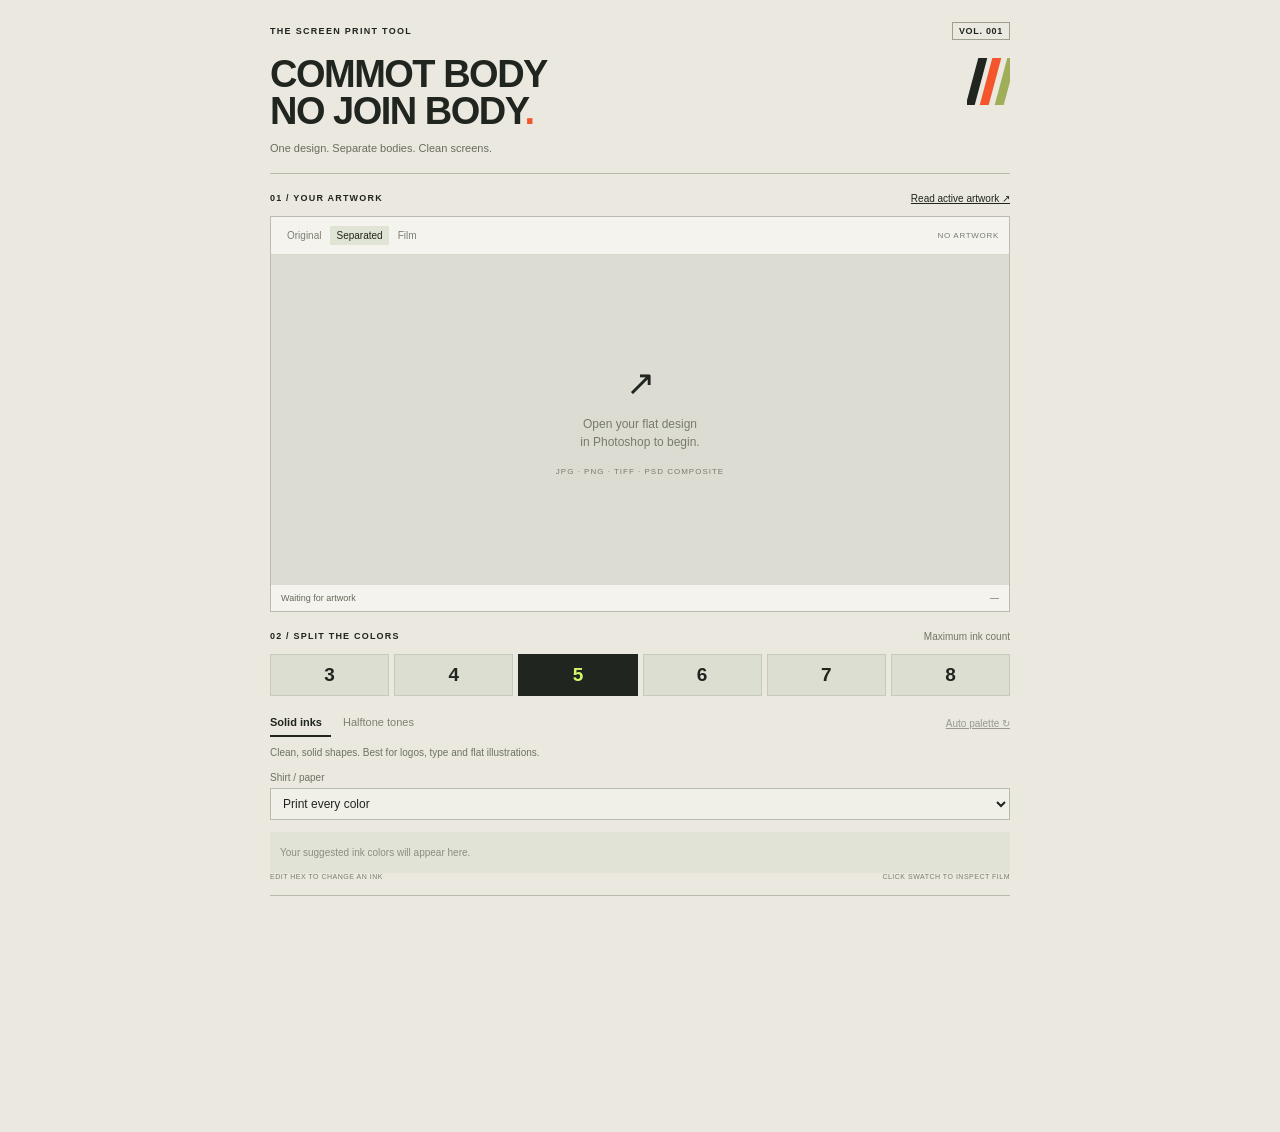
==== plugin/index.html @ b9f51e83 "Add COMMOT BODY NO JOIN BODY Photoshop separation plugin" ====
<!DOCTYPE html>
<html>
<head><meta charset="utf-8"><title>COMMOT BODY NO JOIN BODY</title><link rel="stylesheet" href="styles.css"></head>
<body>
<main class="panel">
  <header class="brand">
    <div class="eyebrow"><span>THE SCREEN PRINT TOOL</span><span class="edition">VOL. 001</span></div>
    <div class="brandline"><h1>COMMOT BODY<br>NO JOIN BODY<span class="period">.</span></h1><div class="mark"><div></div><div></div><div></div></div></div>
    <p class="tagline">One design. Separate bodies. Clean screens.</p>
  </header>
  <div id="demoNote" class="demo-note" style="display:none">INTERACTIVE PREVIEW · OUTPUTS RUN IN PHOTOSHOP</div>
  <section class="source-section">
    <div class="section-heading"><span class="section-label">01 / YOUR ARTWORK</span><button id="readArtwork" class="text-button" title="Read the visible composite of the active Photoshop document">Read active artwork ↗</button></div>
    <div class="preview-card">
      <div class="preview-toolbar"><div class="tabs"><button id="viewOriginal" class="tab">Original</button><button id="viewSeparated" class="tab active">Separated</button><button id="viewFilm" class="tab">Film</button></div><span id="previewBadge" class="preview-badge">NO ARTWORK</span></div>
      <div id="previewStage" class="preview-stage"><img id="previewImage" alt="Artwork separation preview" style="display:none"><div id="emptyState" class="empty-state"><div class="empty-symbol">↗</div><p>Open your flat design<br>in Photoshop to begin.</p><span>JPG · PNG · TIFF · PSD COMPOSITE</span></div></div>
      <div class="preview-footer"><span id="sourceName">Waiting for artwork</span><span id="sourceSize">—</span></div>
    </div>
  </section>
  <section class="controls-section">
    <div class="section-heading"><span class="section-label">02 / SPLIT THE COLORS</span><span id="inkSummary" class="subtle">Maximum ink count</span></div>
    <div id="inkButtons" class="ink-counts" role="group" aria-label="Maximum ink colors"><button id="count3">3</button><button id="count4">4</button><button id="count5" class="active">5</button><button id="count6">6</button><button id="count7">7</button><button id="count8">8</button></div>
    <div class="mode-row"><div class="mode-buttons"><button id="modeSolid" class="active">Solid inks</button><button id="modeHalftone">Halftone tones</button></div><button id="resetPalette" class="text-button" disabled>Auto palette ↻</button></div>
    <p id="modeHint" class="hint">Clean, solid shapes. Best for logos, type and flat illustrations.</p>
    <div id="halftoneSettings" class="halftone-settings" style="display:none"><label>Lines / inch<input id="lpi" type="number" min="10" max="120" value="45"></label><label>Angle °<input id="angle" type="number" min="0" max="90" value="22.5" step="0.5"></label><div class="setting-note">Uses source DPI.<br>Export at final print size.</div></div>
    <div class="substrate-row"><label class="substrate-label">Shirt / paper<select id="substrate"><option value="none" selected>Print every color</option><option value="white">White · leave unprinted</option><option value="black">Black · leave unprinted</option><option value="custom">Custom · leave unprinted</option></select></label><label id="substrateHexWrap" class="custom-field" style="display:none">HEX<input id="substrateHex" type="text" value="#F5EBD8" maxlength="7"></label></div>
    <div id="toleranceWrap" class="tolerance-row" style="display:none"><label>Background tolerance<input id="tolerance" type="number" min="0" max="30" value="3"></label><span>Lower keeps more detail.</span></div>
    <div id="palette" class="palette"><p class="palette-placeholder">Your suggested ink colors will appear here.</p></div>
    <div class="palette-caption"><span>EDIT HEX TO CHANGE AN INK</span><span>CLICK SWATCH TO INSPECT FILM</span></div>
  </section>
  <section class="output-section">
    <div class="section-heading"><span class="section-label">03 / MAKE YOUR SCREENS</span><span class="subtle">Original size</span></div>
    <button id="createLayers" class="primary-button" disabled><span>Create ink layers</span><span>↗</span></button>
    <button id="exportFilms" class="secondary-button" disabled>Export 1-bit print films (.TIFF)</button>
    <div id="progressTrack" class="progress-track" style="display:none"><div id="progressFill"></div></div>
    <div class="status-row"><p id="status" role="status">Ready when your artwork is.</p><button id="cancel" class="text-button" style="display:none">Cancel</button></div>
    <p class="output-note">One ink per layer. One black film per screen.<br>Review fine dots at 100% before printing.</p>
  </section>
  <footer class="footer"><span>LESS WAHALA. MORE PRINT.</span><span>CBNJB / 1.0</span></footer>
</main>
<script src="index.js"></script>
</body>
</html>
---- plugin/styles.css ----
* { box-sizing: border-box; }
html, body { height:100%; overflow:auto; }
title { display:none; }
body { margin:0; background:#eae8df; color:#20251f; font-family:Arial, sans-serif; font-size:12px; }
button, input, select { font-family:Arial,sans-serif; font-size:12px; }
button { cursor:pointer; color:#20251f; border:0; border-radius:0; }
button:disabled { opacity:0.4; cursor:default; }
button:focus, input:focus, select:focus { outline:2px solid #55713c; outline-offset:2px; }
.panel { padding:22px 20px 16px; width:100%; max-width:780px; margin:0 auto; }
.eyebrow,.section-heading,.brandline,.preview-toolbar,.preview-footer,.mode-row,.substrate-row,.tolerance-row,.palette-caption,.status-row,.footer { display:flex; align-items:center; justify-content:space-between; }
.eyebrow { font-size:9px; letter-spacing:1.3px; font-weight:700; margin-bottom:16px; }
.edition { font-size:9px; letter-spacing:0.7px; border:1px solid #9d9f91; padding:3px 6px; }
.brandline { align-items:flex-start; }
h1 { margin:0; font-size:29px; letter-spacing:-1.5px; line-height:0.98; font-weight:900; }
.period { color:#f4552c; }
.mark { display:flex; margin:2px 0 0 7px; height:47px; width:43px; overflow:hidden; }
.mark div { width:10px; height:47px; margin-left:5px; background:#20251f; transform:skew(-15deg); }
.mark div:nth-child(2) { background:#f4552c; }
.mark div:nth-child(3) { background:#a0ae59; }
.tagline { color:#686d60; font-size:11px; margin:12px 0 19px; }
.brand { border-bottom:1px solid #b7bbad; }
.section-heading { margin:16px 0 10px; min-height:16px; }
.section-label { font-size:9px; letter-spacing:1.2px; font-weight:700; }
.subtle { color:#727768; font-size:10px; }
.text-button { background:transparent; padding:2px 0 2px 6px; font-size:10px; text-decoration:underline; }
.preview-card { border:1px solid #b8bcaf; background:#f4f3ed; }
.preview-toolbar { padding:9px 10px; border-bottom:1px solid #d7d9cf; }
.tabs { display:flex; }
.tab { background:transparent; color:#7b7f72; font-size:10px; padding:4px 6px; margin-right:3px; }
.tab.active { color:#20251f; background:#dfe4d5; }
.preview-badge { font-size:8px; letter-spacing:0.7px; color:#777d6d; }
.preview-stage { display:flex; align-items:center; justify-content:center; width:100%; height:238px; background:#dddcd2; overflow:hidden; }
.preview-stage img { object-fit:contain; max-width:100%; max-height:100%; }
.empty-state { text-align:center; color:#767c6c; padding:20px; }
.empty-symbol { font-size:35px; color:#20251f; }
.empty-state p { margin:12px 0; line-height:1.5; }
.empty-state span { font-size:8px; letter-spacing:1px; }
.preview-footer { padding:8px 10px; font-size:9px; color:#646b5a; }
#sourceName { overflow:hidden; white-space:nowrap; text-overflow:ellipsis; max-width:62%; }
#sourceSize { text-align:right; }
.ink-counts { display:flex; width:100%; }
.ink-counts button { flex:1; margin-right:5px; background:#dcded2; border:1px solid #c6cabc; padding:9px 0; font-size:19px; font-weight:700; }
.ink-counts button:last-child { margin-right:0; }
.ink-counts button.active { background:#20251f; color:#d4f66a; border-color:#20251f; }
.mode-row { margin-top:13px; }
.mode-buttons { display:flex; }
.mode-buttons button { background:transparent; border-bottom:2px solid transparent; font-size:11px; color:#7d8273; padding:7px 9px 7px 0; margin-right:12px; }
.mode-buttons button.active { border-bottom-color:#20251f; color:#20251f; font-weight:700; }
.hint { font-size:10px; line-height:1.5; color:#6d7364; margin:8px 0 12px; }
.halftone-settings { display:flex; margin:12px 0; padding:10px; background:#dfe3d4; }
.halftone-settings label { display:flex; flex-direction:column; align-items:stretch; width:78px; font-size:9px; margin-right:10px; }
input { display:block; width:100%; background:#f5f4ee; color:#20251f; border:1px solid #b6bdab; padding:7px 8px; border-radius:0; height:30px; }
.halftone-settings input { margin-top:5px; }
.setting-note { font-size:9px; line-height:1.6; color:#6a725d; padding-top:15px; }
.substrate-row { align-items:flex-end; margin-bottom:12px; }
.substrate-label { display:flex; flex-direction:column; align-items:stretch; flex:1; font-size:10px; color:#6d7364; }
select { display:block; width:100%; margin-top:5px; height:32px; border:1px solid #b6bdab; background:#f0f0e8; color:#20251f; border-radius:0; padding:6px 8px; }
.custom-field { display:flex; flex-direction:column; align-items:stretch; width:90px; margin-left:10px; font-size:9px; }
.custom-field input { margin-top:5px; }
.tolerance-row { margin-bottom:12px; font-size:9px; color:#6d7364; }
.tolerance-row label { display:flex; align-items:center; }
.tolerance-row input { width:48px; margin-left:10px; }
.palette { display:flex; flex-wrap:wrap; margin-top:2px; }
.palette-placeholder { width:100%; color:#8a8e80; background:#e1e3d7; padding:15px 10px; font-size:10px; margin:0; }
.ink { width:25%; padding:0 5px 8px 0; }
.ink:nth-child(4n) { padding-right:0; }
.swatch { display:flex; justify-content:space-between; align-items:center; width:100%; height:35px; border:1px solid #a6ad99; padding:5px 7px; font-size:9px; }
.swatch.selected { border:2px solid #20251f; }
.swatch-number { background:#f3f2e8; color:#20251f; padding:2px 4px; }
.hex-input { font-family:monospace; margin-top:3px; height:24px; font-size:10px; padding:3px 4px; background:#f0f0e7; }
.ink-coverage { font-size:8px; color:#757e68; margin:3px 0 0 2px; }
.palette-caption { font-size:7px; letter-spacing:0.5px; color:#79816b; margin:0 0 15px; }
.output-section { border-top:1px solid #b7bbad; }
.primary-button { display:flex; align-items:center; justify-content:space-between; width:100%; background:#d4f66a; border:1px solid #20251f; padding:12px 14px; font-size:13px; font-weight:700; }
.secondary-button { width:100%; background:transparent; border:1px solid #a6af96; padding:10px; margin-top:7px; font-size:11px; }
.status-row { align-items:flex-start; }
#status { font-size:10px; color:#5c674f; line-height:1.5; margin:10px 0 5px; }
#status.error { color:#a33920; }
#cancel { margin-top:9px; }
.output-note { font-size:9px; line-height:1.5; color:#7a826e; margin:3px 0 15px; }
.progress-track { width:100%; height:3px; background:#ccd3be; margin-top:10px; }
#progressFill { height:3px; width:0%; background:#55713c; }
.footer { border-top:1px solid #b7bbad; padding-top:11px; font-size:8px; letter-spacing:1px; color:#79816c; }
.demo-note { margin-top:14px; padding:9px; background:#d4f66a; color:#20251f; font-size:8px; letter-spacing:0.6px; }
@media (min-width:600px) { .preview-stage { height:330px; } h1 { font-size:38px; } }
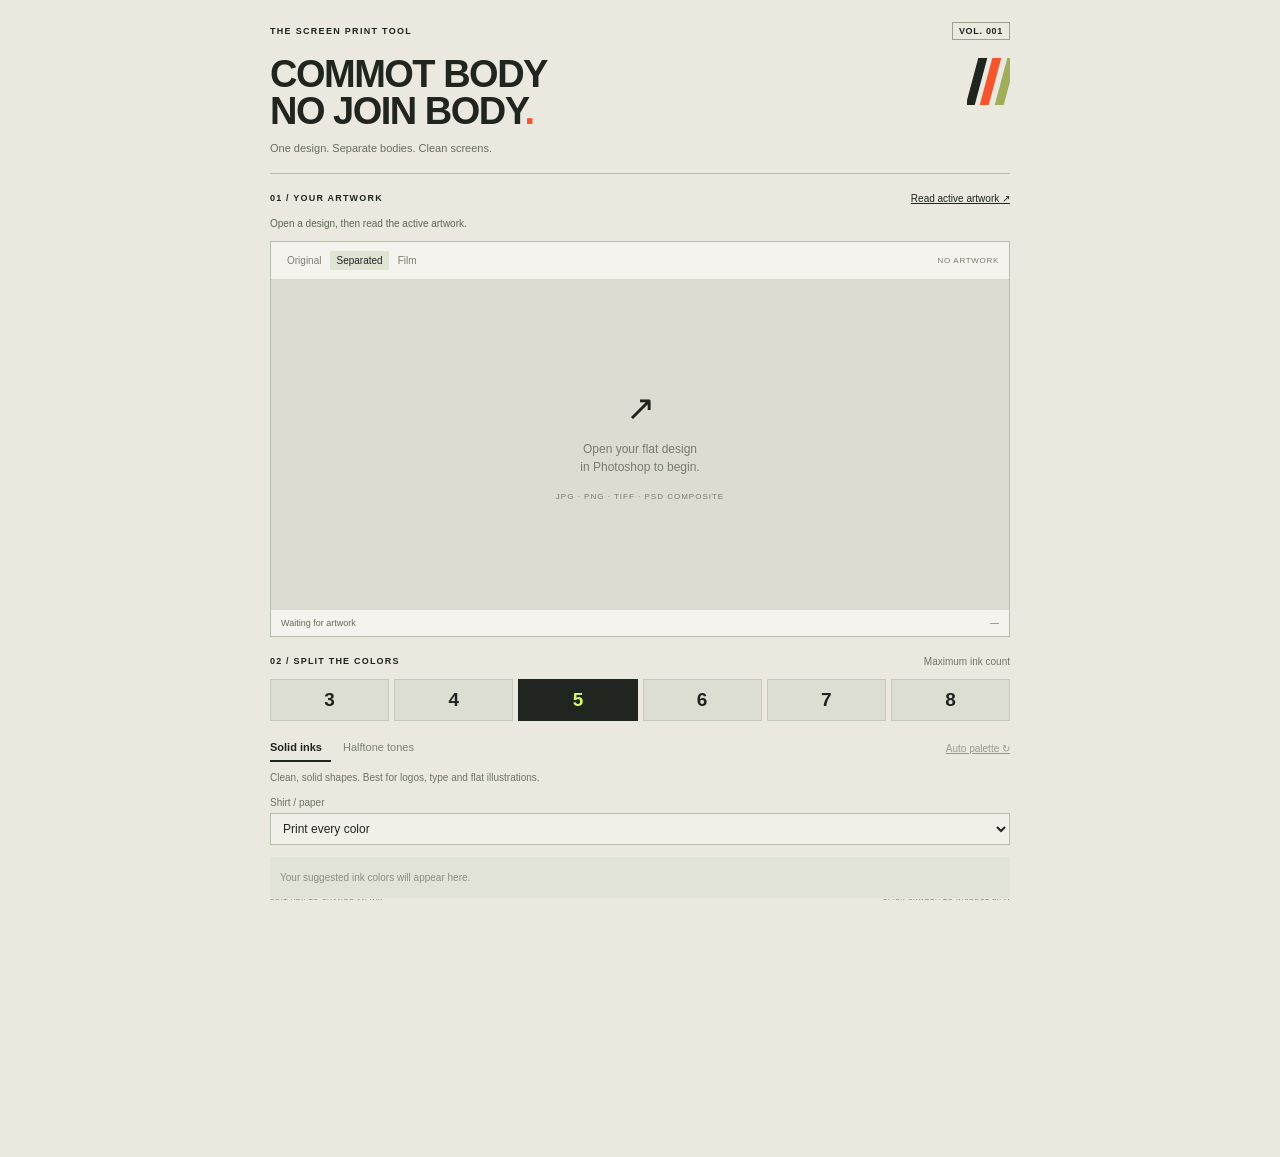
==== commit 3c88fe88: "Fix Photoshop modal scopes for artwork capture and preview rendering" ====
--- a/plugin/index.html
+++ b/plugin/index.html
@@ -11,6 +11,7 @@
   <div id="demoNote" class="demo-note" style="display:none">INTERACTIVE PREVIEW · OUTPUTS RUN IN PHOTOSHOP</div>
   <section class="source-section">
     <div class="section-heading"><span class="section-label">01 / YOUR ARTWORK</span><button id="readArtwork" class="text-button" title="Read the visible composite of the active Photoshop document">Read active artwork ↗</button></div>
+    <p id="readStatus" class="capture-status" role="status">Open a design, then read the active artwork.</p>
     <div class="preview-card">
       <div class="preview-toolbar"><div class="tabs"><button id="viewOriginal" class="tab">Original</button><button id="viewSeparated" class="tab active">Separated</button><button id="viewFilm" class="tab">Film</button></div><span id="previewBadge" class="preview-badge">NO ARTWORK</span></div>
       <div id="previewStage" class="preview-stage"><img id="previewImage" alt="Artwork separation preview" style="display:none"><div id="emptyState" class="empty-state"><div class="empty-symbol">↗</div><p>Open your flat design<br>in Photoshop to begin.</p><span>JPG · PNG · TIFF · PSD COMPOSITE</span></div></div>
@@ -36,7 +37,7 @@
     <div class="status-row"><p id="status" role="status">Ready when your artwork is.</p><button id="cancel" class="text-button" style="display:none">Cancel</button></div>
     <p class="output-note">One ink per layer. One black film per screen.<br>Review fine dots at 100% before printing.</p>
   </section>
-  <footer class="footer"><span>LESS WAHALA. MORE PRINT.</span><span>CBNJB / 1.0</span></footer>
+  <footer class="footer"><span>LESS WAHALA. MORE PRINT.</span><span>CBNJB / 1.0.1</span></footer>
 </main>
 <script src="index.js"></script>
 </body>
--- a/plugin/styles.css
+++ b/plugin/styles.css
@@ -1,12 +1,14 @@
 * { box-sizing: border-box; }
-html, body { height:100%; overflow:auto; }
+html { display:block; height:100%; overflow:hidden; }
+body { display:block; width:100%; height:100%; overflow:auto; }
+main, header, section, footer, p, h1, .empty-state, .ink-coverage, .setting-note { display:block; }
 title { display:none; }
 body { margin:0; background:#eae8df; color:#20251f; font-family:Arial, sans-serif; font-size:12px; }
 button, input, select { font-family:Arial,sans-serif; font-size:12px; }
 button { cursor:pointer; color:#20251f; border:0; border-radius:0; }
 button:disabled { opacity:0.4; cursor:default; }
 button:focus, input:focus, select:focus { outline:2px solid #55713c; outline-offset:2px; }
-.panel { padding:22px 20px 16px; width:100%; max-width:780px; margin:0 auto; }
+.panel { display:block; padding:22px 20px 16px; width:100%; min-width:0; max-width:780px; margin:0 auto; }
 .eyebrow,.section-heading,.brandline,.preview-toolbar,.preview-footer,.mode-row,.substrate-row,.tolerance-row,.palette-caption,.status-row,.footer { display:flex; align-items:center; justify-content:space-between; }
 .eyebrow { font-size:9px; letter-spacing:1.3px; font-weight:700; margin-bottom:16px; }
 .edition { font-size:9px; letter-spacing:0.7px; border:1px solid #9d9f91; padding:3px 6px; }
@@ -18,7 +20,10 @@
 .mark div:nth-child(2) { background:#f4552c; }
 .mark div:nth-child(3) { background:#a0ae59; }
 .tagline { color:#686d60; font-size:11px; margin:12px 0 19px; }
-.brand { border-bottom:1px solid #b7bbad; }
+.brand { display:block; border-bottom:1px solid #b7bbad; }
+.source-section, .controls-section, .output-section { display:block; width:100%; min-width:0; }
+.capture-status { display:block; font-size:10px; line-height:1.5; color:#5c674e; margin:0 0 10px; }
+.capture-status.error { color:#a33920; background:#f4ddd1; padding:8px; }
 .section-heading { margin:16px 0 10px; min-height:16px; }
 .section-label { font-size:9px; letter-spacing:1.2px; font-weight:700; }
 .subtle { color:#727768; font-size:10px; }
@@ -39,7 +44,7 @@
 #sourceName { overflow:hidden; white-space:nowrap; text-overflow:ellipsis; max-width:62%; }
 #sourceSize { text-align:right; }
 .ink-counts { display:flex; width:100%; }
-.ink-counts button { flex:1; margin-right:5px; background:#dcded2; border:1px solid #c6cabc; padding:9px 0; font-size:19px; font-weight:700; }
+.ink-counts button { flex:1; min-width:0; width:0; margin-right:5px; background:#dcded2; border:1px solid #c6cabc; padding:9px 0; font-size:19px; font-weight:700; }
 .ink-counts button:last-child { margin-right:0; }
 .ink-counts button.active { background:#20251f; color:#d4f66a; border-color:#20251f; }
 .mode-row { margin-top:13px; }
